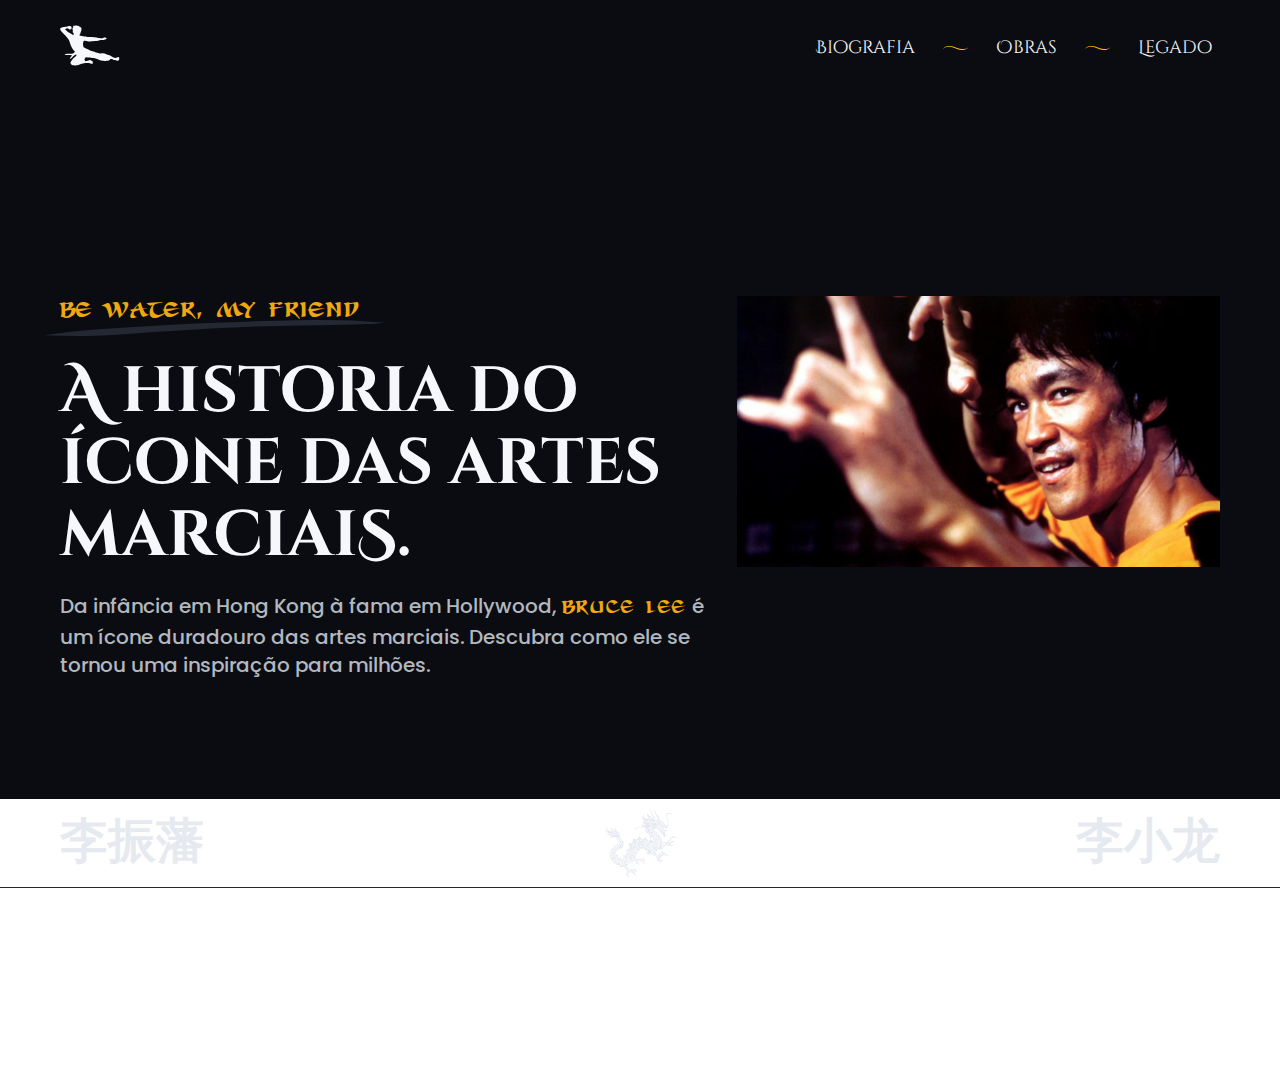
==== index.html @ d3efef44 "Add dec section" ====
<!DOCTYPE html>
<html lang="pt-br">

<head>
  <meta charset="UTF-8">
  <meta name="viewport" content="width=device-width, initial-scale=1.0">
  <title>Bruce Lee - The Dragon</title>
  <link rel="icon" href="favicon.svg" type="image/svg+xml" />
  <link rel="preconnect" href="https://fonts.googleapis.com">
  <link rel="preconnect" href="https://fonts.gstatic.com" crossorigin>
  <link href="https://fonts.googleapis.com/css2?family=Cinzel+Decorative:wght@400;700&family=Poppins:wght@400;500&display=swap" rel="stylesheet">
  <link rel="stylesheet" href="./css/style.css">
</head>

<body>
  <header class="header-bg">
    <div class="header container">
      <a href="./"><img src="./img/kick-logo.svg" alt="Logo do bruce lee dando um chute no ar"></a>
      <nav aria-label="primaria" class="nav">
        <button aria-label="Abrir Menu" class="btn-mobile" aria-expanded="false" aria-controls="menu" aria-haspopup="true">
          <span class="hamb"></span>
        </button>
        <ul class="header-menu" id="menu" role="menu">
          <li><a href="./biography.html">Biografia</a></li>
          <li><img src="./img/dec/dec-nav.svg" alt=""></li>
          <li><a href="./works.html">Obras</a></li>
          <li><img src="./img/dec/dec-nav.svg" alt=""></li>
          <li><a href="./legacy.html">Legado</a></li>
        </ul>
      </nav>
    </div>
  </header>

  <main class="intro-bg">
    <div class="intro container">
      <div class="intro-content">
        <span class="font-3-m primary-1">be water, my friend</span>
        <h1 class="font-1-xl gray-1">A historia do ícone das artes marciaiS.</h1>
        <p class="font-2-m-b gray-5">Da infância em Hong Kong à fama em Hollywood, <span>Bruce Lee</span> é um ícone duradouro das artes marciais. Descubra como ele se tornou uma inspiração para milhões.</p>
      </div>
      <picture class="intro-img">
        <img src="./img/bruce-intro.jpg" alt="Bruce Lee sorrindo em pose de luta">
      </picture>
    </div>
  </main>
  <div class="dec-bg">
    <div class="dec container">
      <p class="gray-2">李振藩</p>
      <img src="./img/dec/dragon-intro.svg" alt="Dragao Chines">
      <p class="gray-2">李小龙</p>
    </div>
  </div>
</body>
<script src="./script.js"></script>

</html>
---- css/style.css ----
/* GLOBAL */
@import "./global/header.css";
@import "./global/reset.css";
/* UTILITIES */
@import "./utilities/colors.css";
@import "./utilities/typography.css";
@import "./utilities/components.css";
/* HOME */
@import "./home/intro.css";
@import "./home/dec.css";
/* BIO */
@import "./biography/bio.css";
/* WORKS */
@import "./works/movies.css";
@import "./works/books.css";
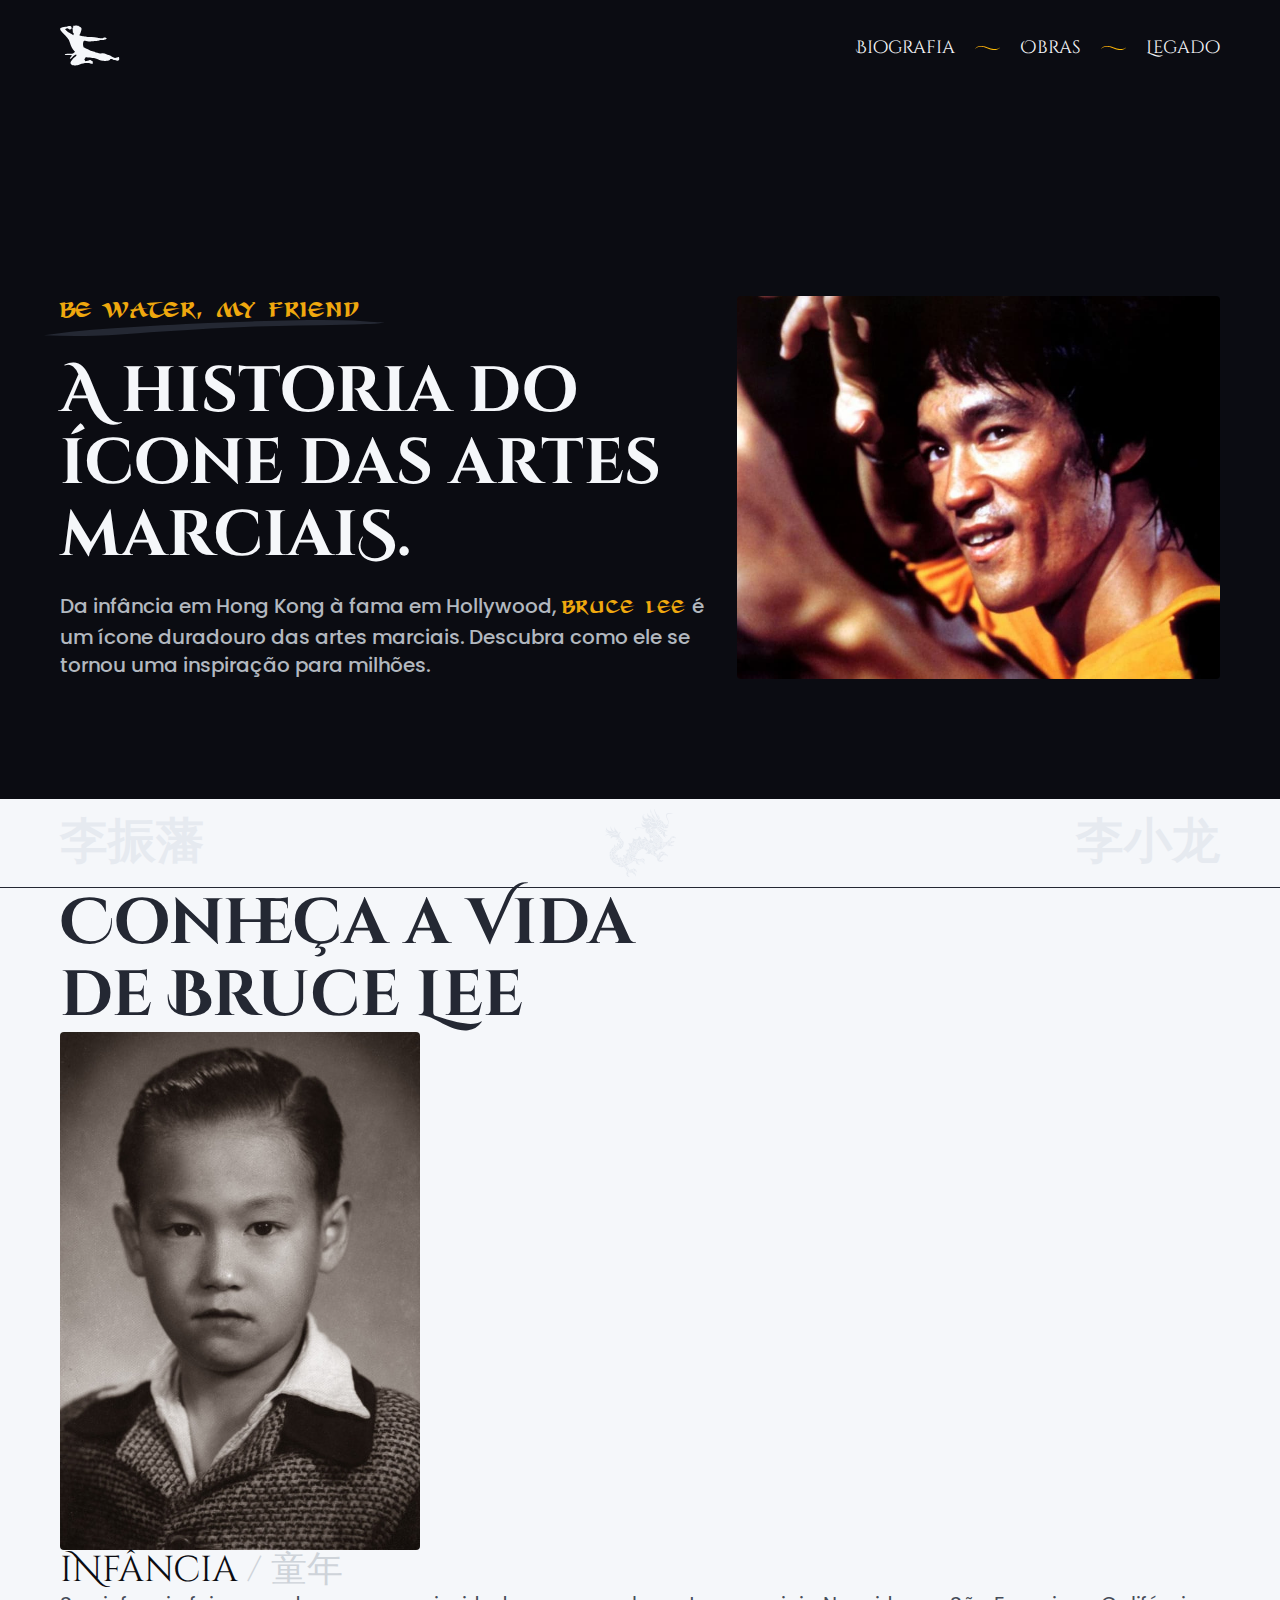
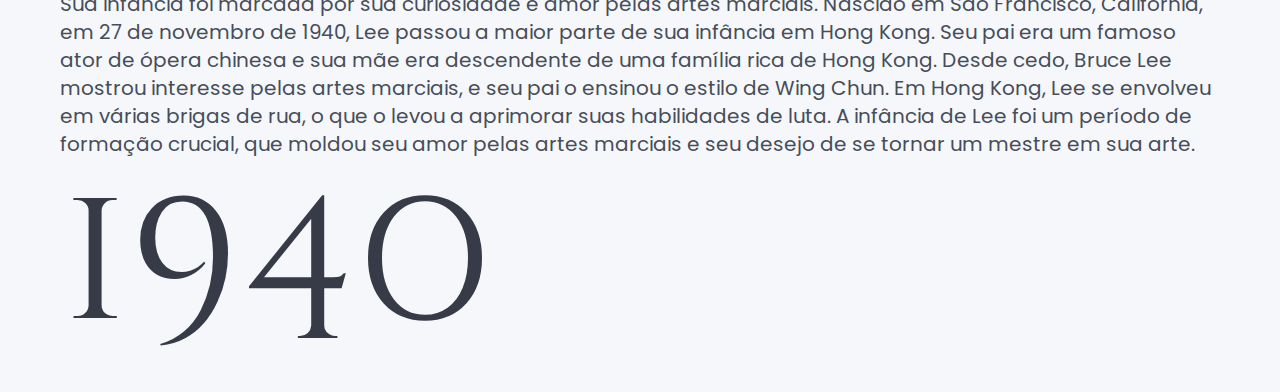
==== commit 5352e2d2: "Add infancy section" ====
--- a/index.html
+++ b/index.html
@@ -50,6 +50,36 @@
       <p class="gray-2">李小龙</p>
     </div>
   </div>
+  <article class="life-stripes">
+    <div class="life container">
+      <h1 class="font-1-xl gray-11">Conheça a Vida<br>de Bruce Lee</h1>
+      <picture class="life-photo">
+        <img src="./img/Bruce_Lee_infancia.jpg" alt="Foto do bruce lee criança">
+      </picture>
+      <div class="life-content">
+        <h2 class="font-1-m gray-12">iNfância <span class="gray-3">/ 童年</span></h2>
+        <p class="font-2-m gray-9">Sua infancia foi marcada por sua curiosidade e amor pelas artes marciais. Nascido em São Francisco, Califórnia, em 27 de novembro de 1940, Lee passou a maior parte de sua infância em Hong Kong. Seu pai era um famoso ator de ópera chinesa e sua mãe era descendente de uma família rica de Hong Kong. Desde cedo, Bruce Lee mostrou interesse pelas artes marciais, e seu pai o ensinou o estilo de Wing Chun. Em Hong Kong, Lee se envolveu em várias brigas de rua, o que o levou a aprimorar suas habilidades de luta. A infância de Lee foi um período de formação crucial, que moldou seu amor pelas artes marciais e seu desejo de se tornar um mestre em sua arte.</p>
+      </div>
+      <span class="life-year font-1-xxl gray-10">1940</span>
+    </div>
+    <ul>
+      <li></li>
+      <li></li>
+      <li></li>
+      <li></li>
+      <li></li>
+      <li></li>
+      <li></li>
+      <li></li>
+      <li></li>
+      <li></li>
+      <li></li>
+      <li></li>
+      <li></li>
+      <li></li>
+
+    </ul>
+  </article>
 </body>
 <script src="./script.js"></script>
 
--- a/css/style.css
+++ b/css/style.css
@@ -8,6 +8,7 @@
 /* HOME */
 @import "./home/intro.css";
 @import "./home/dec.css";
+@import "./home/infancy.css";
 /* BIO */
 @import "./biography/bio.css";
 /* WORKS */
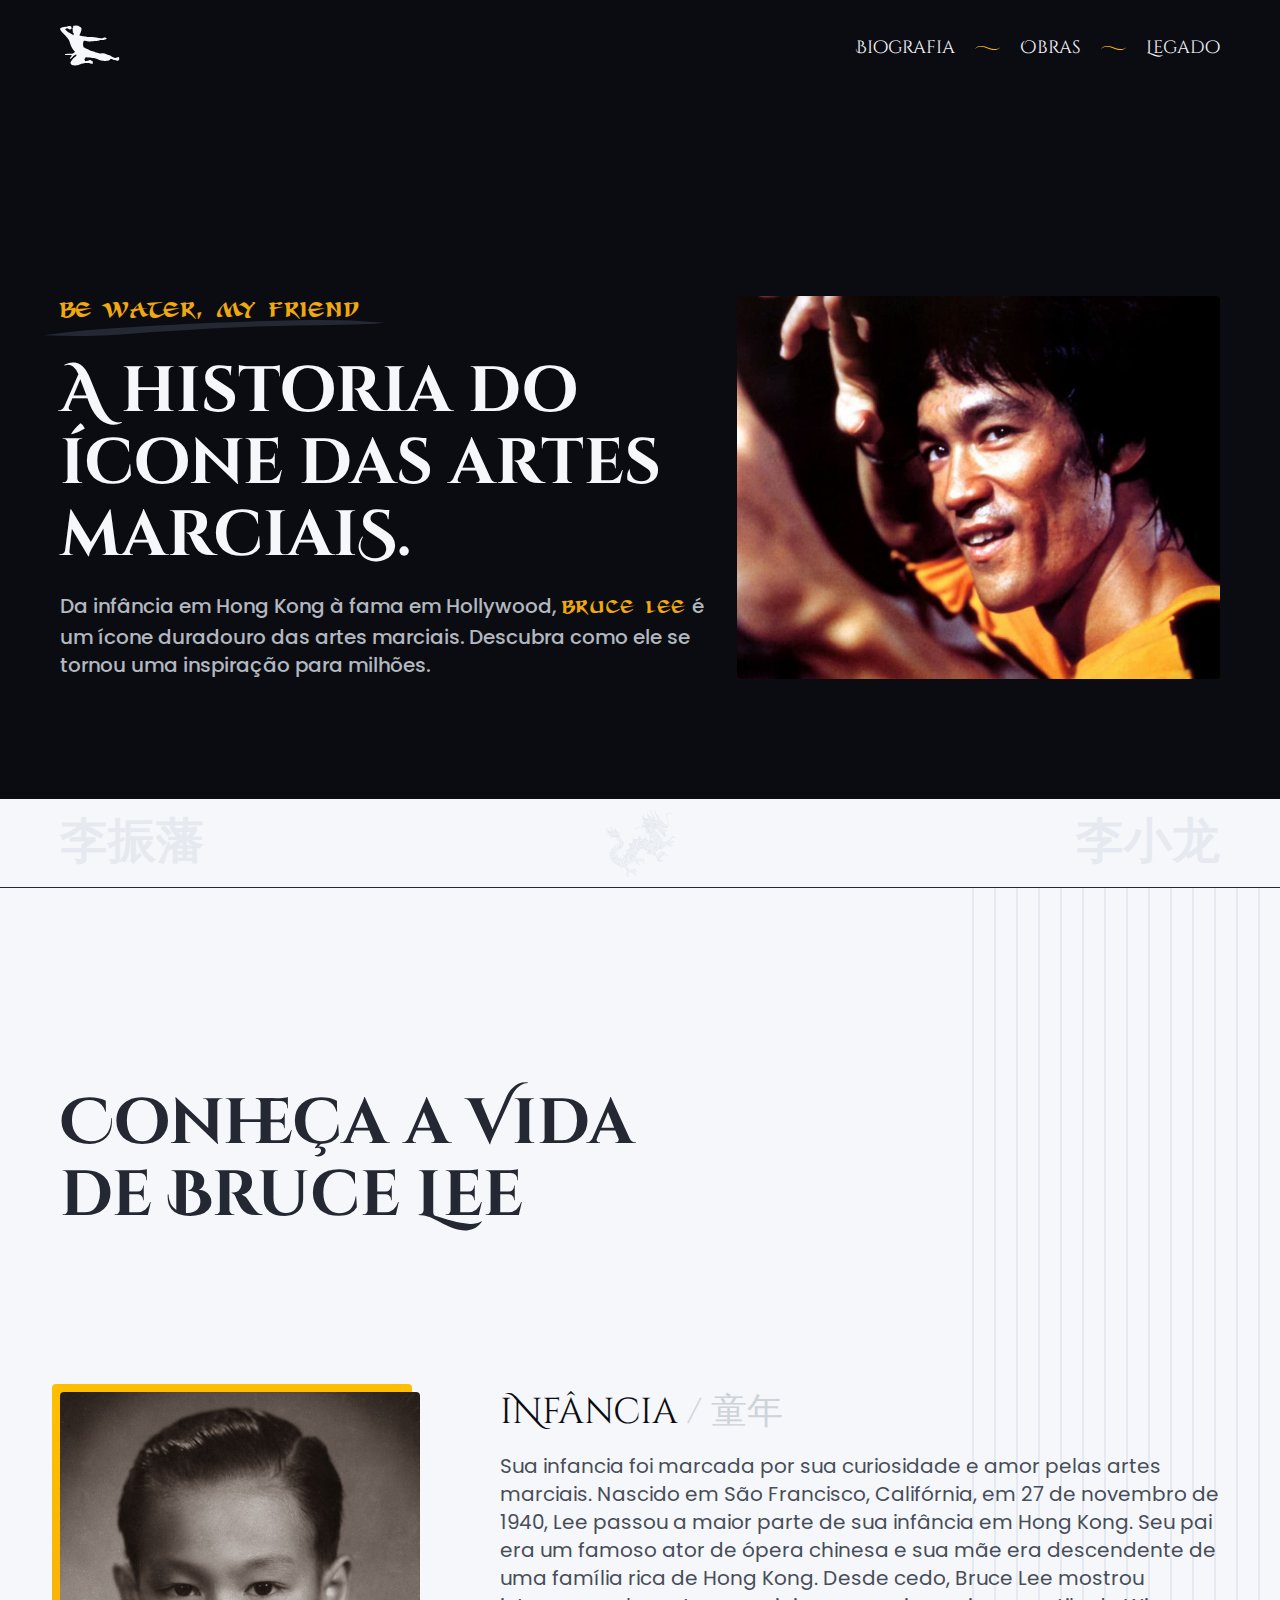
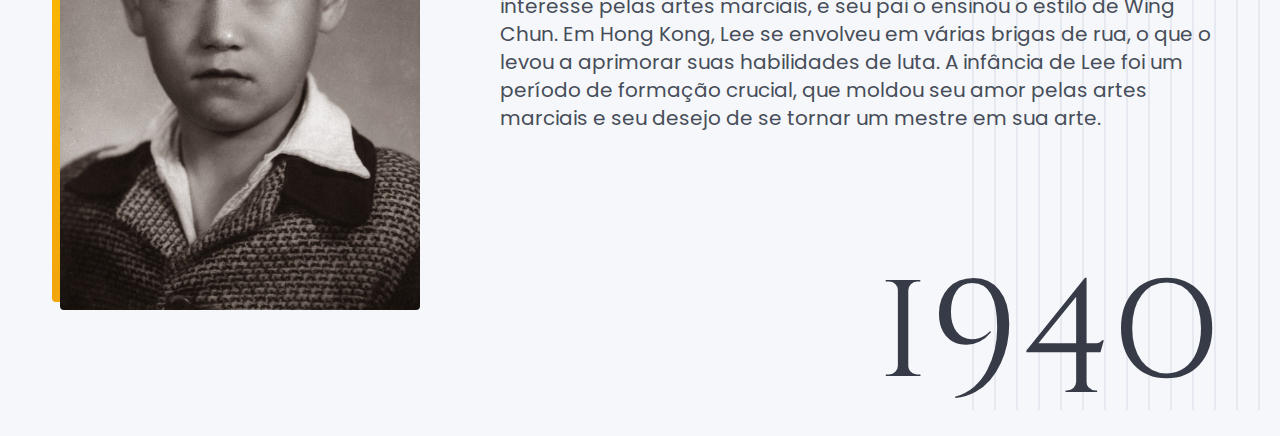
==== commit c0d1b6ae: "Fix style.css link" ====
--- a/index.html
+++ b/index.html
@@ -77,7 +77,6 @@
       <li></li>
       <li></li>
       <li></li>
-
     </ul>
   </article>
 </body>
--- a/css/style.css
+++ b/css/style.css
@@ -8,7 +8,7 @@
 /* HOME */
 @import "./home/intro.css";
 @import "./home/dec.css";
-@import "./home/infancy.css";
+@import "./home/life.css";
 /* BIO */
 @import "./biography/bio.css";
 /* WORKS */
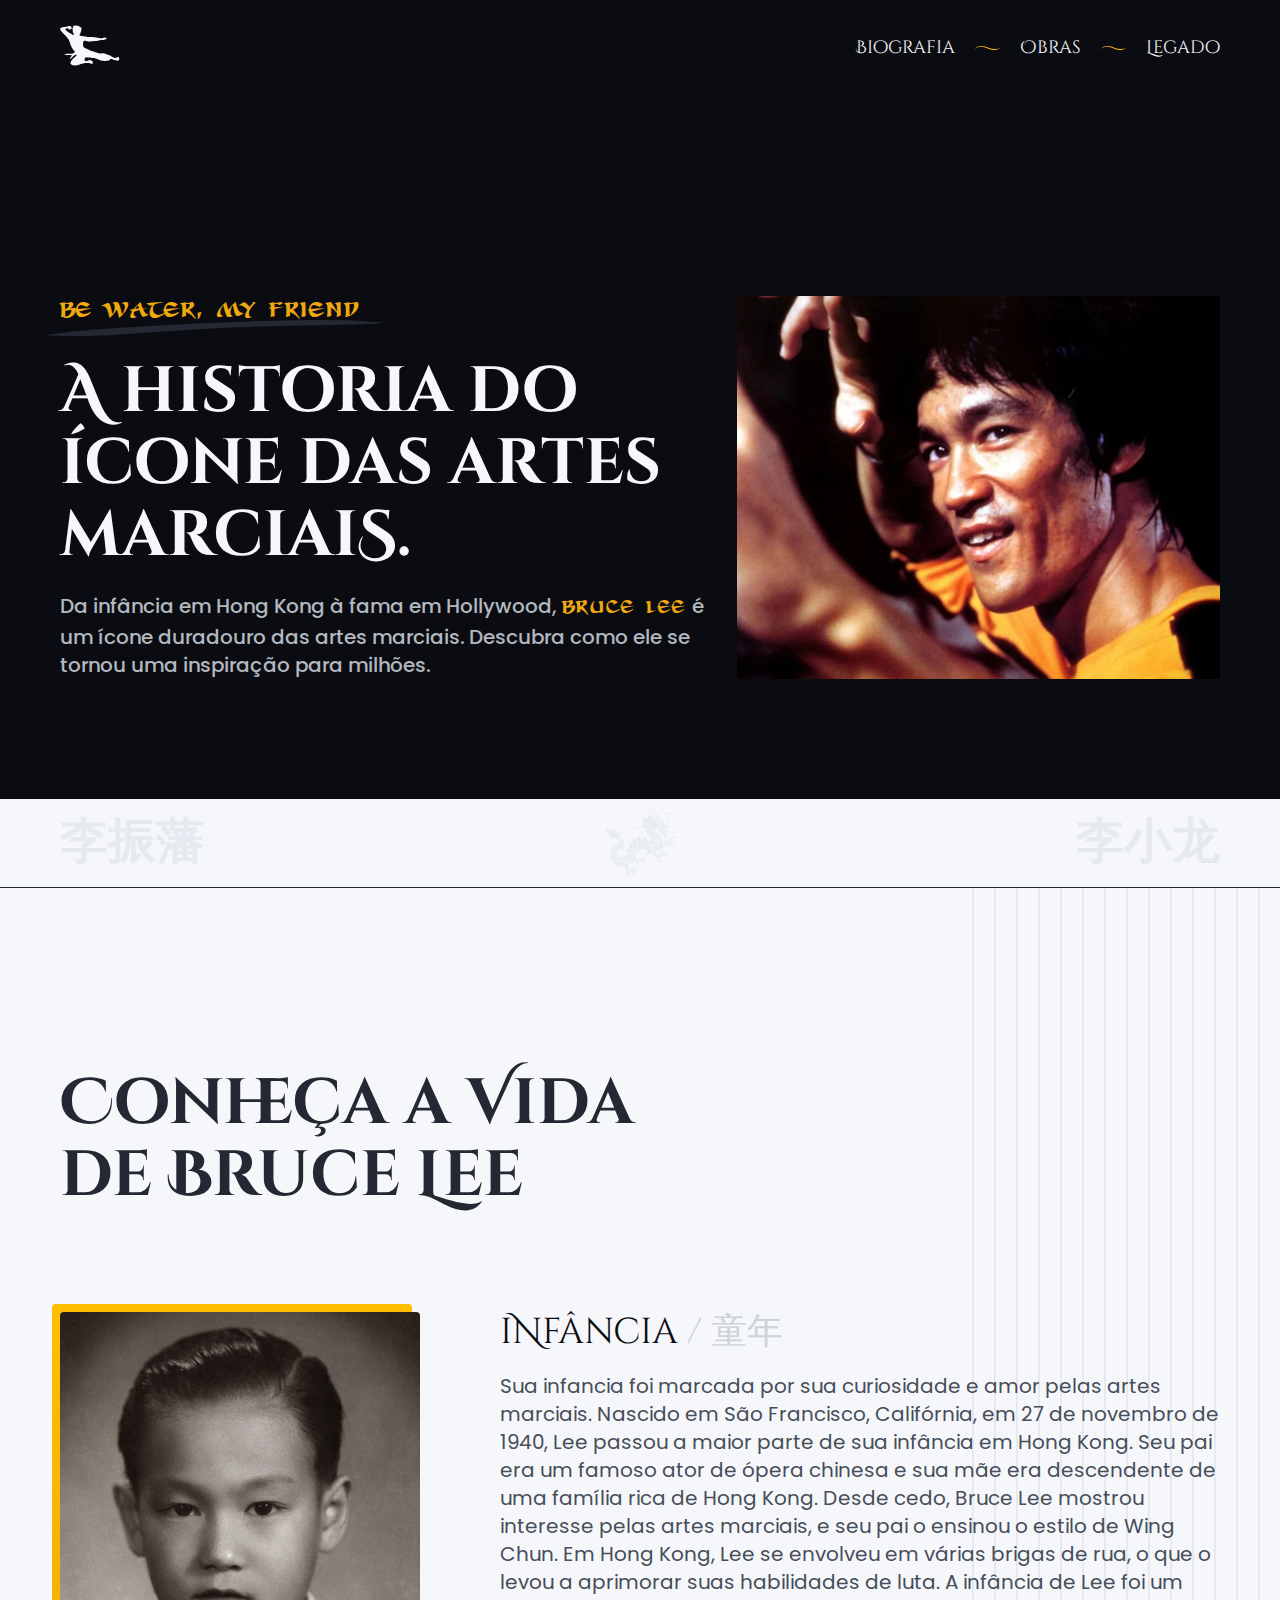
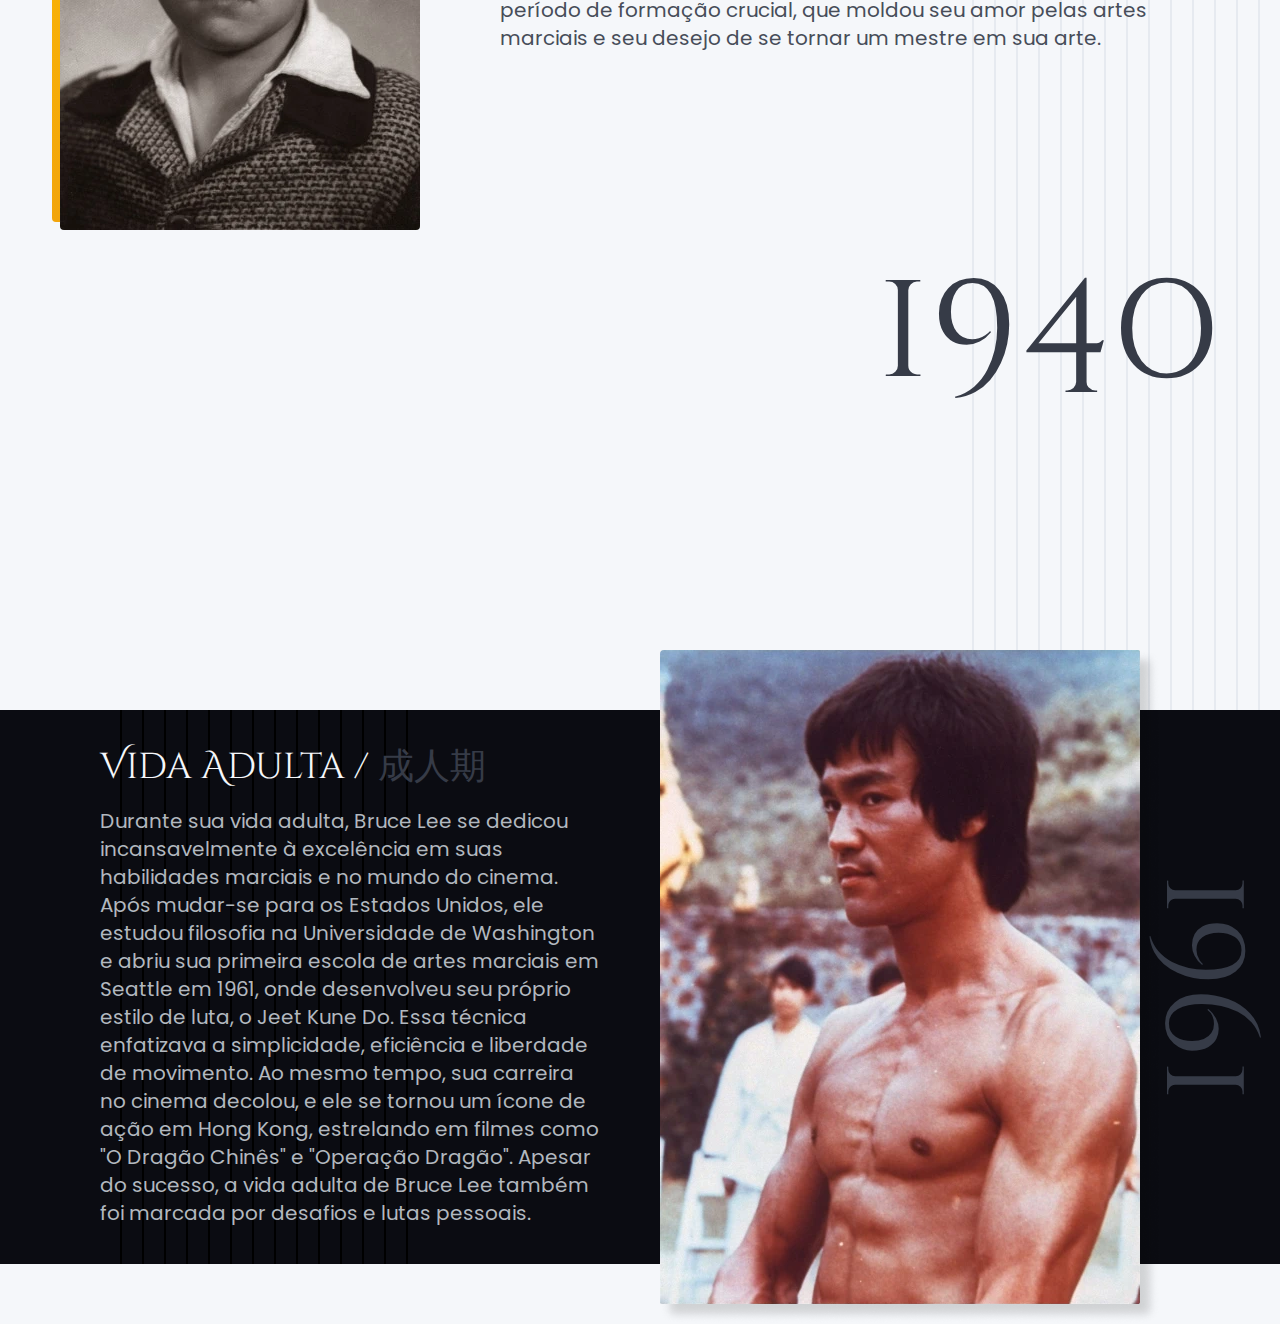
==== commit a1acdef9: "Add adult section" ====
--- a/index.html
+++ b/index.html
@@ -4,6 +4,7 @@
 <head>
   <meta charset="UTF-8">
   <meta name="viewport" content="width=device-width, initial-scale=1.0">
+  <meta name="description" content="Um site sobre a vida e obras de Bruce Lee.">
   <title>Bruce Lee - The Dragon</title>
   <link rel="icon" href="favicon.svg" type="image/svg+xml" />
   <link rel="preconnect" href="https://fonts.googleapis.com">
@@ -39,7 +40,7 @@
         <p class="font-2-m-b gray-5">Da infância em Hong Kong à fama em Hollywood, <span>Bruce Lee</span> é um ícone duradouro das artes marciais. Descubra como ele se tornou uma inspiração para milhões.</p>
       </div>
       <picture class="intro-img">
-        <img src="./img/bruce-intro.jpg" alt="Bruce Lee sorrindo em pose de luta">
+        <img src="./img/bruce-intro.webp" alt="Bruce Lee sorrindo em pose de luta">
       </picture>
     </div>
   </main>
@@ -54,7 +55,7 @@
     <div class="life container">
       <h1 class="font-1-xl gray-11">Conheça a Vida<br>de Bruce Lee</h1>
       <picture class="life-photo">
-        <img src="./img/Bruce_Lee_infancia.jpg" alt="Foto do bruce lee criança">
+        <img src="./img/Bruce_Lee_infancia.webp" alt="Foto do bruce lee criança">
       </picture>
       <div class="life-content">
         <h2 class="font-1-m gray-12">iNfância <span class="gray-3">/ 童年</span></h2>
@@ -79,6 +80,48 @@
       <li></li>
     </ul>
   </article>
+  <article class="adult">
+    <ul class="white-stripes">
+      <li></li>
+      <li></li>
+      <li></li>
+      <li></li>
+      <li></li>
+      <li></li>
+      <li></li>
+      <li></li>
+      <li></li>
+      <li></li>
+      <li></li>
+      <li></li>
+      <li></li>
+      <li></li>
+    </ul>
+    <ul class="black-stripes">
+      <li></li>
+      <li></li>
+      <li></li>
+      <li></li>
+      <li></li>
+      <li></li>
+      <li></li>
+      <li></li>
+      <li></li>
+      <li></li>
+      <li></li>
+      <li></li>
+      <li></li>
+      <li></li>
+    </ul>
+    <div class="adult-content">
+      <h2 class="font-1-m gray-1">Vida Adulta / <span class="gray-10">成人期</span></h2>
+      <p class="font-2-m gray-5">Durante sua vida adulta, Bruce Lee se dedicou incansavelmente à excelência em suas habilidades marciais e no mundo do cinema. Após mudar-se para os Estados Unidos, ele estudou filosofia na Universidade de Washington e abriu sua primeira escola de artes marciais em Seattle em 1961, onde desenvolveu seu próprio estilo de luta, o Jeet Kune Do. Essa técnica enfatizava a simplicidade, eficiência e liberdade de movimento. Ao mesmo tempo, sua carreira no cinema decolou, e ele se tornou um ícone de ação em Hong Kong, estrelando em filmes como "O Dragão Chinês" e "Operação Dragão". Apesar do sucesso, a vida adulta de Bruce Lee também foi marcada por desafios e lutas pessoais.</p>
+    </div>
+    <picture>
+      <img src="./img/img-adulto.webp" alt="Foto do Bruce Lee sem camisa">
+    </picture>
+    <span class="font-1-xxl gray-10 adult-year">1961</span>
+  </article>
 </body>
 <script src="./script.js"></script>
 
--- a/css/style.css
+++ b/css/style.css
@@ -9,8 +9,8 @@
 @import "./home/intro.css";
 @import "./home/dec.css";
 @import "./home/life.css";
+@import "./home/adult.css";
 /* BIO */
 @import "./biography/bio.css";
 /* WORKS */
 @import "./works/movies.css";
-@import "./works/books.css";
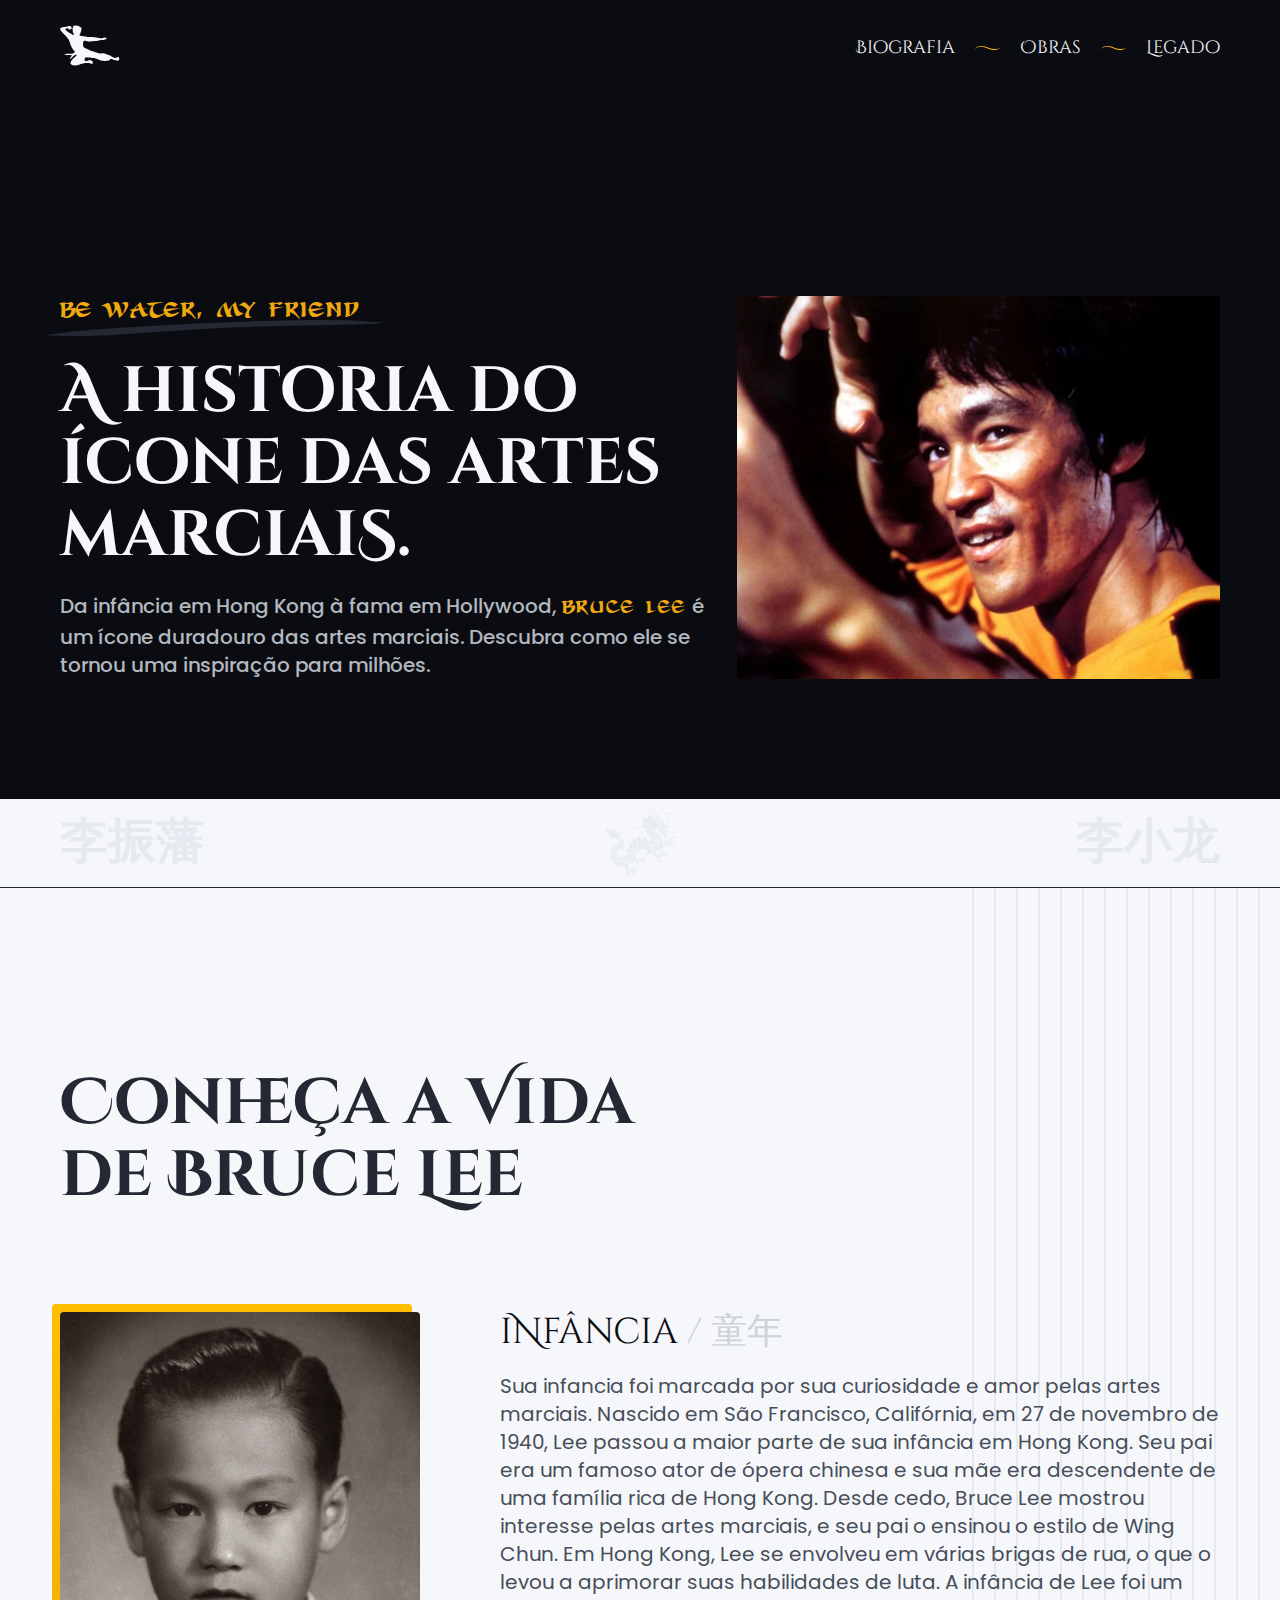
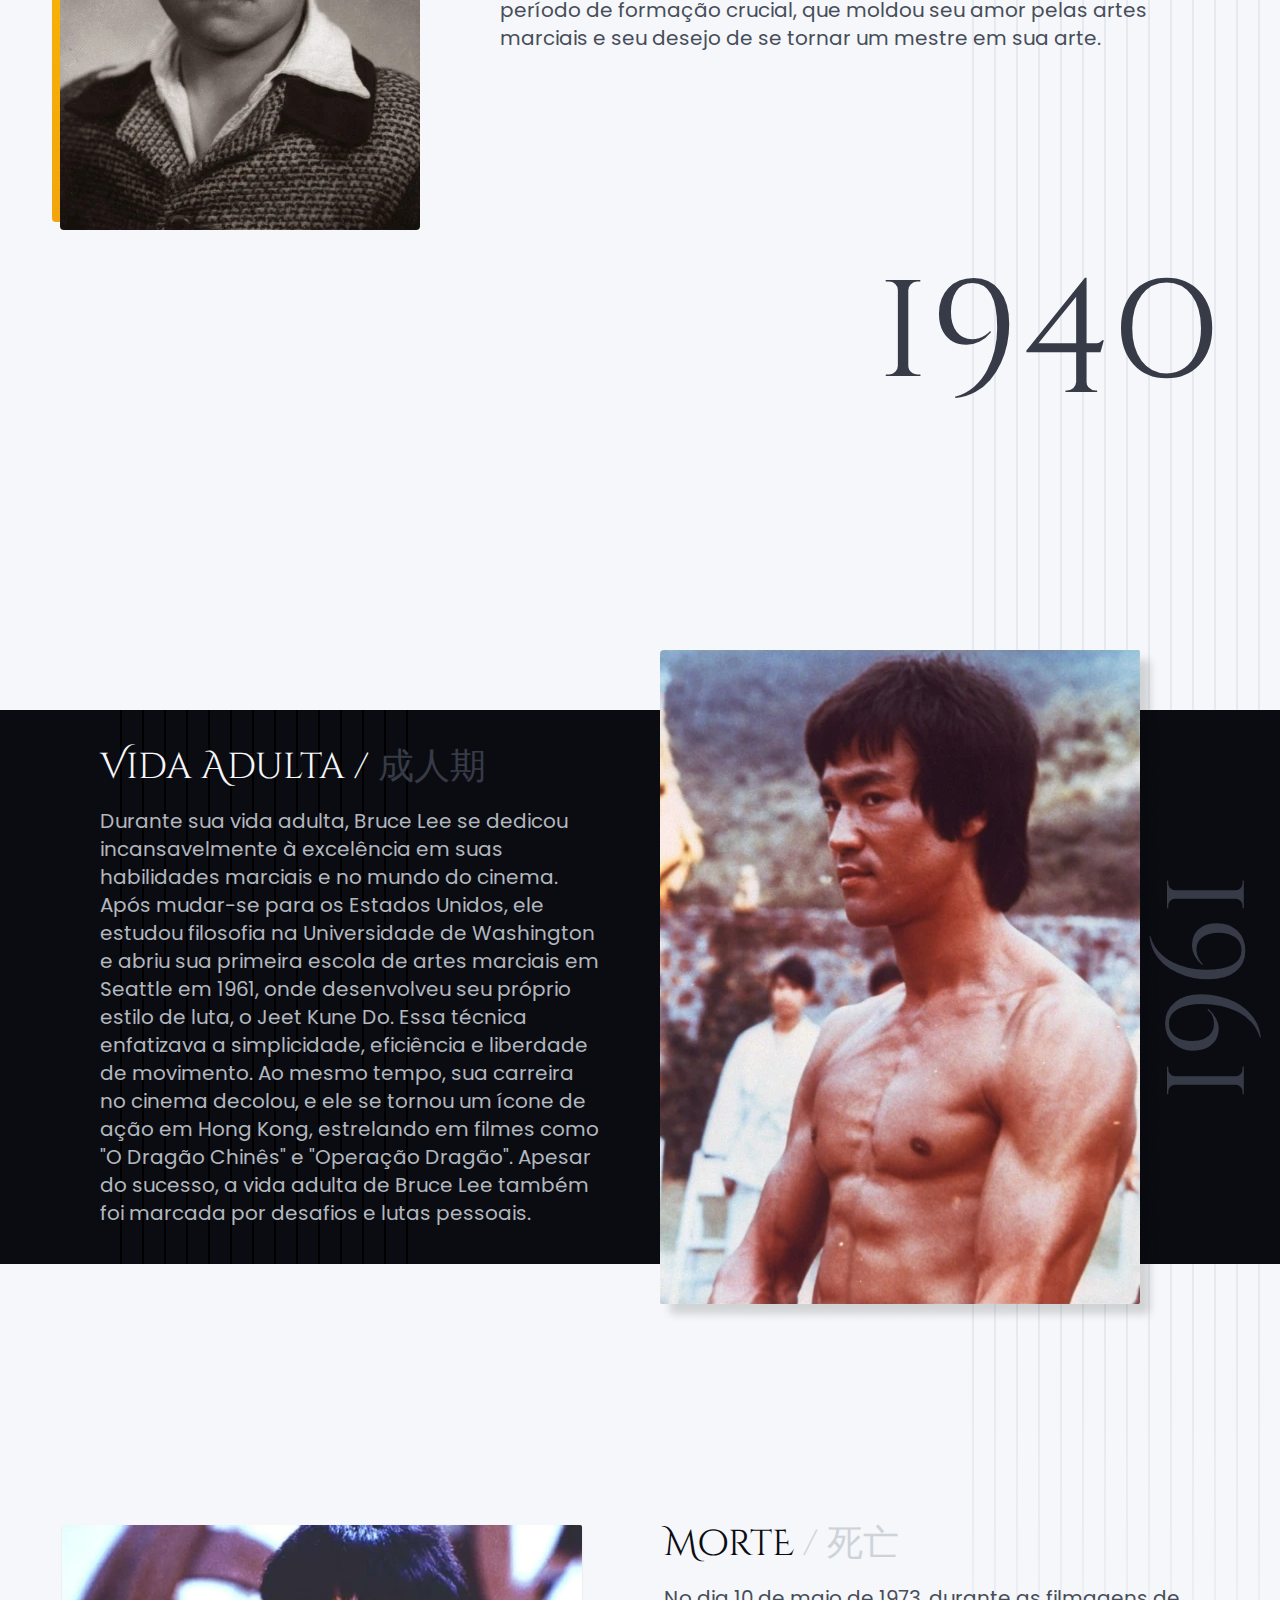
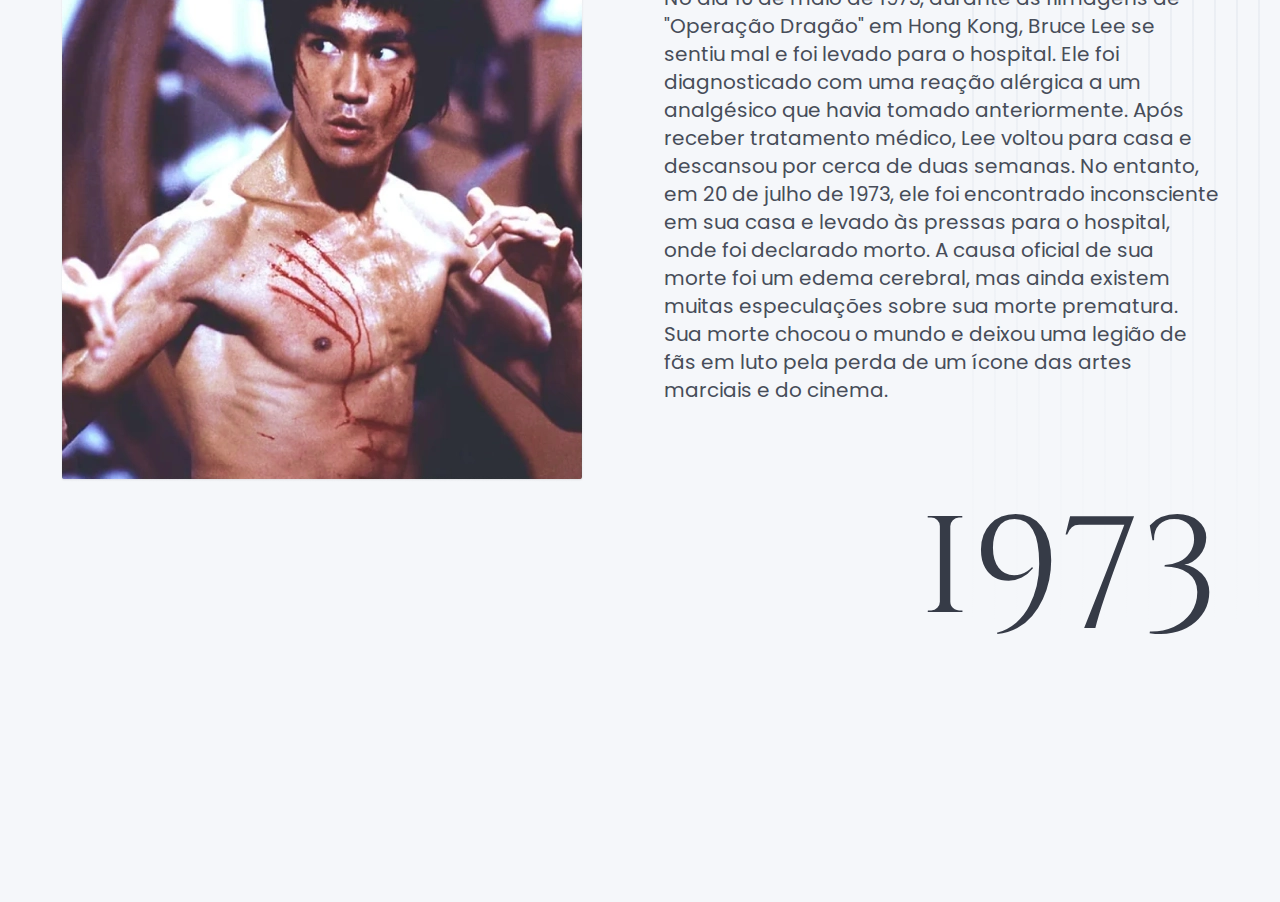
==== commit 8b900685: "Add death section" ====
--- a/index.html
+++ b/index.html
@@ -3,8 +3,15 @@
 
 <head>
   <meta charset="UTF-8">
+  <meta http-equiv="X-UA-Compatible" content="IE=edge">
+  <meta name="keywords" content="bruce lee, luta, artes marciais, cinema, livros, filmes, kung fu," />
+  <meta name="author" content="Pedro Braga" />
+  <meta name="title" content="Bruce Lee | Vida e legado">
   <meta name="viewport" content="width=device-width, initial-scale=1.0">
-  <meta name="description" content="Um site sobre a vida e obras de Bruce Lee.">
+  <meta name="description" content="Explore a vida e legado de Bruce Lee, o lendário artista marcial e ícone do cinema. Descubra sua jornada desde suas raízes em Hong Kong ao estrelato mundial.">
+  <meta name="twitter:title" content="Bruce Lee">
+  <meta property="og:image" content="./img/og.webp">
+  <link rel="canonical" href="https://thedragon.vercel.app">
   <title>Bruce Lee - The Dragon</title>
   <link rel="icon" href="favicon.svg" type="image/svg+xml" />
   <link rel="preconnect" href="https://fonts.googleapis.com">
@@ -55,7 +62,7 @@
     <div class="life container">
       <h1 class="font-1-xl gray-11">Conheça a Vida<br>de Bruce Lee</h1>
       <picture class="life-photo">
-        <img src="./img/Bruce_Lee_infancia.webp" alt="Foto do bruce lee criança">
+        <img src="./img/bruce-infancy.webp" alt="Foto do bruce lee criança">
       </picture>
       <div class="life-content">
         <h2 class="font-1-m gray-12">iNfância <span class="gray-3">/ 童年</span></h2>
@@ -118,9 +125,53 @@
       <p class="font-2-m gray-5">Durante sua vida adulta, Bruce Lee se dedicou incansavelmente à excelência em suas habilidades marciais e no mundo do cinema. Após mudar-se para os Estados Unidos, ele estudou filosofia na Universidade de Washington e abriu sua primeira escola de artes marciais em Seattle em 1961, onde desenvolveu seu próprio estilo de luta, o Jeet Kune Do. Essa técnica enfatizava a simplicidade, eficiência e liberdade de movimento. Ao mesmo tempo, sua carreira no cinema decolou, e ele se tornou um ícone de ação em Hong Kong, estrelando em filmes como "O Dragão Chinês" e "Operação Dragão". Apesar do sucesso, a vida adulta de Bruce Lee também foi marcada por desafios e lutas pessoais.</p>
     </div>
     <picture>
-      <img src="./img/img-adulto.webp" alt="Foto do Bruce Lee sem camisa">
+      <img src="./img/bruce-adult.webp" alt="Foto do Bruce Lee sem camisa">
     </picture>
     <span class="font-1-xxl gray-10 adult-year">1961</span>
+    <ul class="white-stripes-end">
+      <li></li>
+      <li></li>
+      <li></li>
+      <li></li>
+      <li></li>
+      <li></li>
+      <li></li>
+      <li></li>
+      <li></li>
+      <li></li>
+      <li></li>
+      <li></li>
+      <li></li>
+      <li></li>
+    </ul>
+  </article>
+  <article class="death-stripes">
+    <div class="death container">
+      <picture class="death-photo">
+        <img src="./img/bruce-death.webp" alt="Foto do bruce lee criança">
+      </picture>
+      <div class="death-content">
+        <h2 class="font-1-m gray-12">MortE <span class="gray-3">/ 死亡</span></h2>
+        <p class="font-2-m gray-9">No dia 10 de maio de 1973, durante as filmagens de "Operação Dragão" em Hong Kong, Bruce Lee se sentiu mal e foi levado para o hospital. Ele foi diagnosticado com uma reação alérgica a um analgésico que havia tomado anteriormente. Após receber tratamento médico, Lee voltou para casa e descansou por cerca de duas semanas. No entanto, em 20 de julho de 1973, ele foi encontrado inconsciente em sua casa e levado às pressas para o hospital, onde foi declarado morto. A causa oficial de sua morte foi um edema cerebral, mas ainda existem muitas especulações sobre sua morte prematura. Sua morte chocou o mundo e deixou uma legião de fãs em luto pela perda de um ícone das artes marciais e do cinema.</p>
+      </div>
+      <span class="death-year font-1-xxl gray-10">1973</span>
+    </div>
+    <ul>
+      <li></li>
+      <li></li>
+      <li></li>
+      <li></li>
+      <li></li>
+      <li></li>
+      <li></li>
+      <li></li>
+      <li></li>
+      <li></li>
+      <li></li>
+      <li></li>
+      <li></li>
+      <li></li>
+    </ul>
   </article>
 </body>
 <script src="./script.js"></script>
--- a/css/style.css
+++ b/css/style.css
@@ -10,6 +10,7 @@
 @import "./home/dec.css";
 @import "./home/life.css";
 @import "./home/adult.css";
+@import "./home/death.css";
 /* BIO */
 @import "./biography/bio.css";
 /* WORKS */
